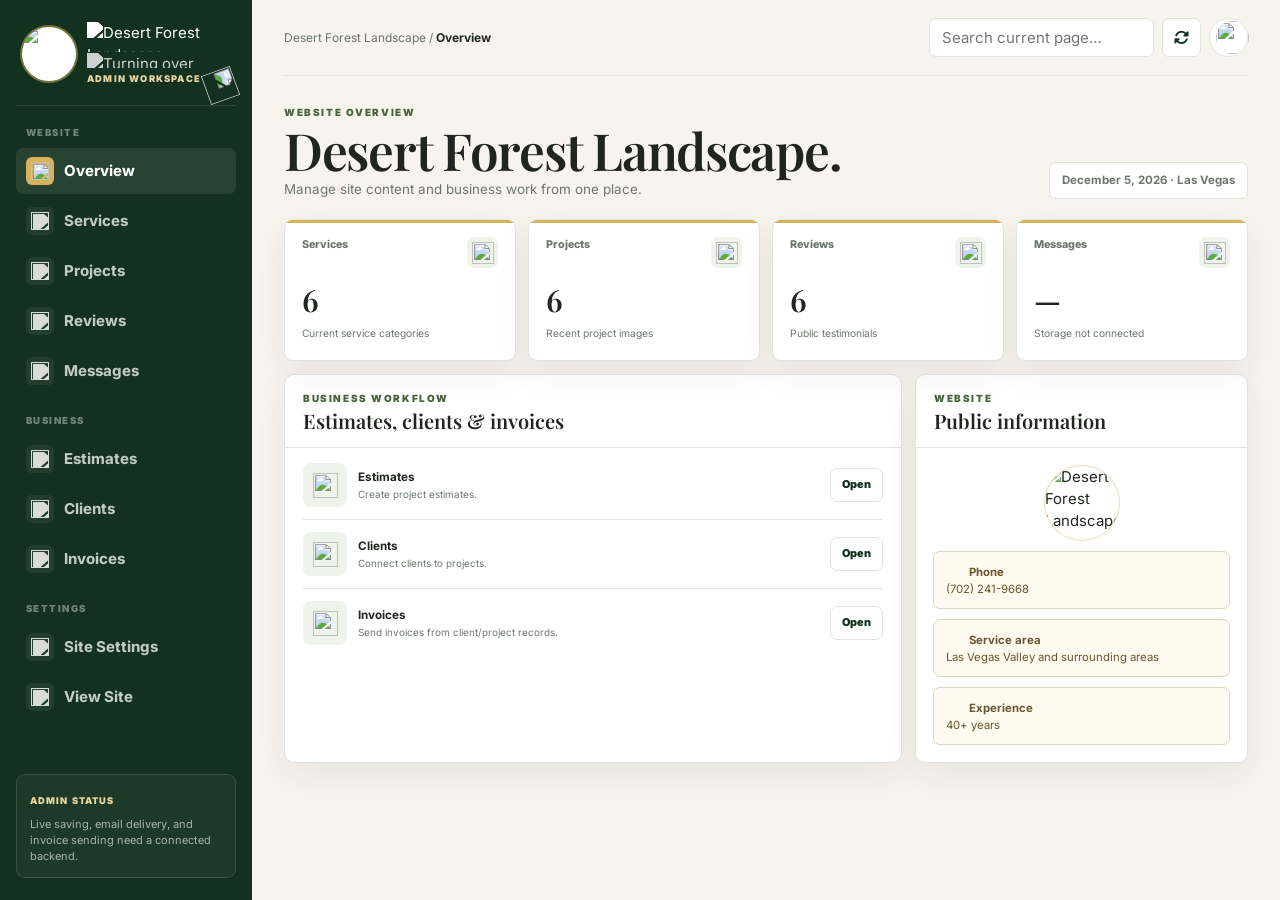
==== admin.html @ 9e21c9a3 "Add files via upload" ====
<!doctype html><html lang="en"><head><meta charset="utf-8"><meta name="viewport" content="width=device-width,initial-scale=1,maximum-scale=1,user-scalable=no,viewport-fit=cover"><title>Desert Forest Landscape — Admin</title><link rel="preconnect" href="https://fonts.googleapis.com"><link rel="preconnect" href="https://fonts.gstatic.com" crossorigin><link href="https://fonts.googleapis.com/css2?family=Inter:wght@400;500;600;700;800;900&family=Playfair+Display:wght@600;700&display=swap" rel="stylesheet"><link rel="stylesheet" href="https://cdnjs.cloudflare.com/ajax/libs/font-awesome/6.7.2/css/all.min.css"><link rel="stylesheet" href="admin.css"></head><body><div class="app"><aside class="sidebar" id="sidebar"><div class="brand"><img class="brand-logo" src="images/logo.png" alt="Desert Forest Landscape logo"><div class="brand-copy"><img class="brand-text" src="images/text.png" alt="Desert Forest Landscape"><img class="brand-slogan" src="images/slogan.png" alt="Turning over a new leaf"><small>Admin workspace</small></div><img class="brand-leaf-admin" id="adminLeaf" src="images/leaf.png" alt="" aria-label="Drop the leaf" role="button" tabindex="0"></div><div class="nav-label">Website</div><nav class="nav"><button class="active" data-page="overview"><span class="ico"><img src="icons/award.png" alt=""></span>Overview</button><button data-page="services"><span class="ico"><img src="icons/landscape.png" alt=""></span>Services</button><button data-page="projects"><span class="ico"><img src="icons/build-install.png" alt=""></span>Projects</button><button data-page="reviews"><span class="ico"><img src="icons/reliable.png" alt=""></span>Reviews</button><button data-page="messages"><span class="ico"><img src="icons/contact.png" alt=""></span>Messages</button></nav><div class="nav-label">Business</div><nav class="nav"><button data-page="estimates"><span class="ico"><img src="icons/estimate.png" alt=""></span>Estimates</button><button data-page="clients"><span class="ico"><img src="icons/tree.png" alt=""></span>Clients</button><button data-page="invoices"><span class="ico"><img src="icons/custom-plan.png" alt=""></span>Invoices</button></nav><div class="nav-label">Settings</div><nav class="nav"><button data-page="settings"><span class="ico"><img src="icons/landscape.png" alt=""></span>Site Settings</button><a href="index.html" target="_blank"><span class="ico"><img src="icons/search.png" alt=""></span>View Site</a></nav><div class="side-card"><small>Admin status</small><p>Live saving, email delivery, and invoice sending need a connected backend.</p></div></aside><div class="mobile-backdrop" id="mobileBackdrop"></div><main><header class="topbar"><div style="display:flex;align-items:center;gap:9px"><button class="icon-btn menu-btn" id="menuBtn" aria-label="Open menu"><i class="fa-solid fa-bars"></i></button><div class="crumb">Desert Forest Landscape / <strong id="crumb">Overview</strong></div></div><div class="top-actions"><input class="search" id="search" placeholder="Search current page…"><button class="icon-btn" id="refresh" aria-label="Refresh"><i class="fa-solid fa-rotate"></i></button><button class="avatar" aria-label="Admin"><img src="images/logo.png" alt=""></button></div></header><div class="view" id="view"></div></main></div><div class="modal-bg" id="modal"><div class="modal"><h2>This action is currently unavailable.</h2><p>This admin interface is currently running as a frontend demo. Connect the required backend or integration to enable this action.</p><div class="modal-actions"><button class="ghost" data-close>Close</button></div></div></div><script src="admin.js"></script></body></html>
---- admin.css ----
:root{--forest:#12311f;--forest2:#1d452d;--gold:#d7b360;--cream:#f7f4ed;--ink:#20261f;--muted:#6c766d;--line:#dfe5de;--green:#2f7550;--amber:#9a681f;--shadow:0 12px 34px #12311f12}*{box-sizing:border-box}html,body{margin:0;max-width:100%;overflow-x:hidden}body{background:var(--cream);color:var(--ink);font:15px/1.45 Inter,Arial,sans-serif;user-select:none}button,input,textarea{font:inherit}input,textarea{user-select:text}button{cursor:pointer}.app{min-height:100vh;display:grid;grid-template-columns:252px 1fr;align-items:stretch}.sidebar{position:sticky;top:0;min-height:100vh;height:100%;align-self:stretch;padding:22px 16px;display:flex;flex-direction:column;background:var(--forest);color:#fff}.brand{position:relative;display:flex;align-items:center;gap:11px;padding:0 6px 20px;border-bottom:1px solid #ffffff1f}.brand-logo{width:54px;height:54px;border-radius:50%;object-fit:cover;background:#fff;box-shadow:0 0 0 2px #d7b36080}.brand-copy{min-width:0}.brand-text{display:block;width:125px;max-height:30px;object-fit:contain;object-position:left;filter:brightness(0) invert(1)}.brand-slogan{display:block;width:108px;max-height:15px;object-fit:contain;object-position:left;filter:brightness(0) invert(1);opacity:.78;margin-top:1px}.brand small{display:block;margin-top:4px;color:#e8d49f;font-size:.58rem;font-weight:900;letter-spacing:.13em;text-transform:uppercase}.brand-leaf-admin{position:absolute;right:0;bottom:4px;width:31px;height:31px;object-fit:contain;transform:rotate(70deg);cursor:pointer;z-index:2}.brand-leaf-admin.hidden-leaf{visibility:hidden}.nav-label{margin:20px 10px 8px;color:#ffffff68;font-size:.6rem;font-weight:900;letter-spacing:.15em;text-transform:uppercase}.nav{display:grid;gap:4px}.nav button,.nav a{width:100%;padding:9px 10px;border:0;border-radius:7px;background:transparent;color:#ffffffbd;text-decoration:none;text-align:left;display:flex;align-items:center;gap:10px;font-weight:750}.nav button:hover,.nav a:hover,.nav button.active{background:#ffffff17;color:#fff}.ico{width:28px;height:28px;border-radius:6px;background:#ffffff12;display:grid;place-items:center;flex:0 0 28px}.ico img{width:18px;height:18px;object-fit:contain;filter:brightness(0) invert(1);opacity:.82}.nav button.active .ico{background:var(--gold)}.nav button.active .ico img{filter:none;opacity:1}.side-card{margin-top:auto;padding:13px;border:1px solid #ffffff20;border-radius:9px;background:#ffffff0c}.side-card small{color:#ead79e;font-size:.58rem;font-weight:900;letter-spacing:.12em;text-transform:uppercase}.side-card p{margin:6px 0 0;color:#ffffff9d;font-size:.69rem}main{min-width:0;padding:0 32px 40px}.topbar{position:sticky;top:0;z-index:20;height:76px;display:flex;align-items:center;justify-content:space-between;gap:16px;background:#f7f4edf0;backdrop-filter:blur(10px);border-bottom:1px solid var(--line)}.crumb{color:var(--muted);font-size:.75rem}.crumb strong{color:var(--ink)}.top-actions{display:flex;gap:8px;align-items:center}.search{width:225px;height:39px;padding:0 12px;border:1px solid var(--line);border-radius:7px;background:#fff;outline:none}.icon-btn,.avatar{width:39px;height:39px;border:1px solid var(--line);border-radius:7px;background:#fff;display:grid;place-items:center;color:var(--forest)}.avatar{border-radius:50%}.avatar img{width:33px;height:33px;border-radius:50%;object-fit:cover}.menu-btn{display:none}.view{max-width:1450px;margin:auto}.page-head,.welcome{padding:29px 0 20px;display:flex;align-items:end;justify-content:space-between;gap:20px}.eyebrow{color:#48633e;font-size:.62rem;font-weight:900;letter-spacing:.16em;text-transform:uppercase}.page-head h1,.welcome h1{margin:6px 0 3px;font:600 clamp(2.15rem,4vw,3.25rem)/1 Playfair Display,Georgia,serif;letter-spacing:-.025em}.page-head p,.welcome p{margin:0;color:var(--muted);font-size:.84rem}.date{padding:9px 12px;border:1px solid var(--line);border-radius:7px;background:#fff;color:var(--muted);font-size:.72rem;font-weight:700}.metrics{display:grid;grid-template-columns:repeat(4,1fr);gap:12px}.metric,.card,.service-card{background:#fff;border:1px solid var(--line);box-shadow:var(--shadow)}.metric{position:relative;padding:17px;border-radius:9px;overflow:hidden}.metric:before{content:"";position:absolute;inset:0 0 auto;height:3px;background:var(--gold)}.metric-top{display:flex;justify-content:space-between;color:var(--muted);font-size:.67rem;font-weight:800}.metric-icon{width:31px;height:31px;border-radius:7px;background:#eef3ec;display:grid;place-items:center}.metric-icon img{width:22px;height:22px;object-fit:contain}.metric strong{display:block;margin:11px 0 1px;font:600 1.9rem Playfair Display,Georgia,serif}.metric small{color:var(--muted);font-size:.64rem}.layout{display:grid;grid-template-columns:1.3fr .7fr;gap:13px;margin-top:13px}.card{border-radius:10px;overflow:hidden}.card-head{padding:16px 18px 13px;border-bottom:1px solid var(--line);display:flex;align-items:center;justify-content:space-between;gap:14px}.card-head h2{margin:2px 0 0;font:600 1.25rem Playfair Display,Georgia,serif}.card-head p{margin:2px 0 0;color:var(--muted);font-size:.68rem}.primary,.ghost{padding:8px 11px;border-radius:7px;font-size:.68rem;font-weight:900;display:inline-flex;align-items:center;gap:7px;justify-content:center}.primary{border:0;background:var(--forest);color:#fff}.ghost{border:1px solid var(--line);background:#fff;color:var(--forest)}.queue{padding:3px 18px}.queue-item{padding:12px 0;border-bottom:1px solid var(--line);display:grid;grid-template-columns:44px 1fr auto;gap:11px;align-items:center}.queue-item:last-child{border-bottom:0}.thumb{width:44px;height:44px;border-radius:8px;background:#eef3ec;display:grid;place-items:center}.thumb img{width:25px;height:25px;object-fit:contain}.queue-item strong{display:block;font-size:.73rem}.queue-item small{display:block;color:var(--muted);font-size:.62rem;margin-top:2px}.brand-panel{padding:17px;display:grid;gap:10px}.mini-logo{width:76px;height:76px;border-radius:50%;object-fit:cover;margin:auto;background:#fff;border:1px solid #d7b36077}.info{padding:11px 12px;border:1px solid #ddd5bd;border-radius:7px;background:#fffaf0;color:#68572d;font-size:.71rem}.info img{width:16px;height:16px;object-fit:contain;vertical-align:-3px;margin-right:7px}.service-grid{display:grid;grid-template-columns:repeat(3,1fr);gap:11px}.service-card{padding:16px;border-radius:9px}.service-card img{width:39px;height:39px;object-fit:contain;background:#eef3ec;border-radius:8px;padding:7px}.service-card h3{margin:12px 0 5px;font:600 1.02rem Playfair Display,Georgia,serif}.service-card p{margin:0;color:var(--muted);font-size:.69rem;line-height:1.5}.service-card .ghost{margin-top:12px}.table-wrap{overflow:auto}table{width:100%;border-collapse:collapse;min-width:760px}th{padding:10px 16px;background:#fafbf8;color:var(--muted);font-size:.59rem;letter-spacing:.09em;text-align:left;text-transform:uppercase}td{padding:12px 16px;border-top:1px solid #edf0ec;font-size:.72rem;vertical-align:middle}.status{display:inline-flex;gap:5px;align-items:center;padding:4px 8px;border-radius:99px;background:#e8f5ed;color:var(--green);font-size:.58rem;font-weight:900;text-transform:uppercase}.status:before{content:"";width:6px;height:6px;border-radius:50%;background:currentColor}.project-cell{display:flex;align-items:center;gap:10px}.project-cell img{width:72px;height:52px;object-fit:cover;border-radius:6px;border:1px solid var(--line)}.project-cell strong{display:block}.project-cell small{color:var(--muted);font-size:.61rem}.review{padding:14px 16px;border-bottom:1px solid var(--line);display:grid;grid-template-columns:1fr auto;gap:12px}.review:last-child{border-bottom:0}.stars{color:#b98d2d}.review h3{margin:3px 0;font-size:.76rem}.review p{margin:0;color:var(--muted);font-size:.69rem}.empty{padding:42px 20px;text-align:center;color:var(--muted)}.empty img{width:38px;height:38px;object-fit:contain}.empty h3{margin:8px 0 4px;color:var(--ink);font:600 1.15rem Playfair Display,Georgia,serif}.empty p{margin:0 auto;max-width:560px;font-size:.72rem}.form{display:grid;grid-template-columns:1fr 1fr;gap:13px;padding:18px}.field{display:grid;gap:5px}.field.full{grid-column:1/-1}.field label{font-size:.67rem;font-weight:800;color:var(--muted)}.field input,.field textarea{padding:9px 10px;border:1px solid var(--line);border-radius:7px;outline:none}.field textarea{min-height:100px;resize:vertical}.modal-bg{position:fixed;inset:0;z-index:90;display:none;place-items:center;padding:16px;background:#07140caa}.modal-bg.show{display:grid}.modal{width:min(480px,100%);padding:21px;background:#fff;border-radius:10px}.modal h2{margin:0;font:600 1.45rem Playfair Display,Georgia,serif}.modal p{color:var(--muted);font-size:.75rem}.modal-actions{display:flex;justify-content:flex-end;margin-top:16px}.mobile-backdrop{display:none}.toast{position:fixed;right:18px;bottom:18px;z-index:95;padding:10px 13px;border-radius:7px;background:var(--forest);color:#fff;font-size:.7rem;font-weight:800}@media(max-width:1080px){.app{grid-template-columns:215px 1fr}.metrics{grid-template-columns:repeat(2,1fr)}.layout{grid-template-columns:1fr}.service-grid{grid-template-columns:repeat(2,1fr)}}@media(max-width:760px){.app{display:block}.sidebar{position:fixed;inset:0 auto 0 0;width:min(82vw,285px);height:100vh;min-height:100vh;z-index:60;transform:translateX(-103%);transition:.2s}.sidebar.open{transform:none}.mobile-backdrop{position:fixed;inset:0;z-index:50;background:#0007}.mobile-backdrop.show{display:block}main{padding:0 11px 25px}.topbar{height:58px}.menu-btn{display:grid}.search{display:none}.date{display:none}.page-head,.welcome{padding:22px 0 15px;align-items:flex-start;flex-direction:column}.metrics{grid-template-columns:repeat(2,1fr);gap:8px}.service-grid{grid-template-columns:1fr}.form{grid-template-columns:1fr;padding:14px}.field.full{grid-column:auto}}@media(max-width:390px){.metrics{grid-template-columns:1fr}}
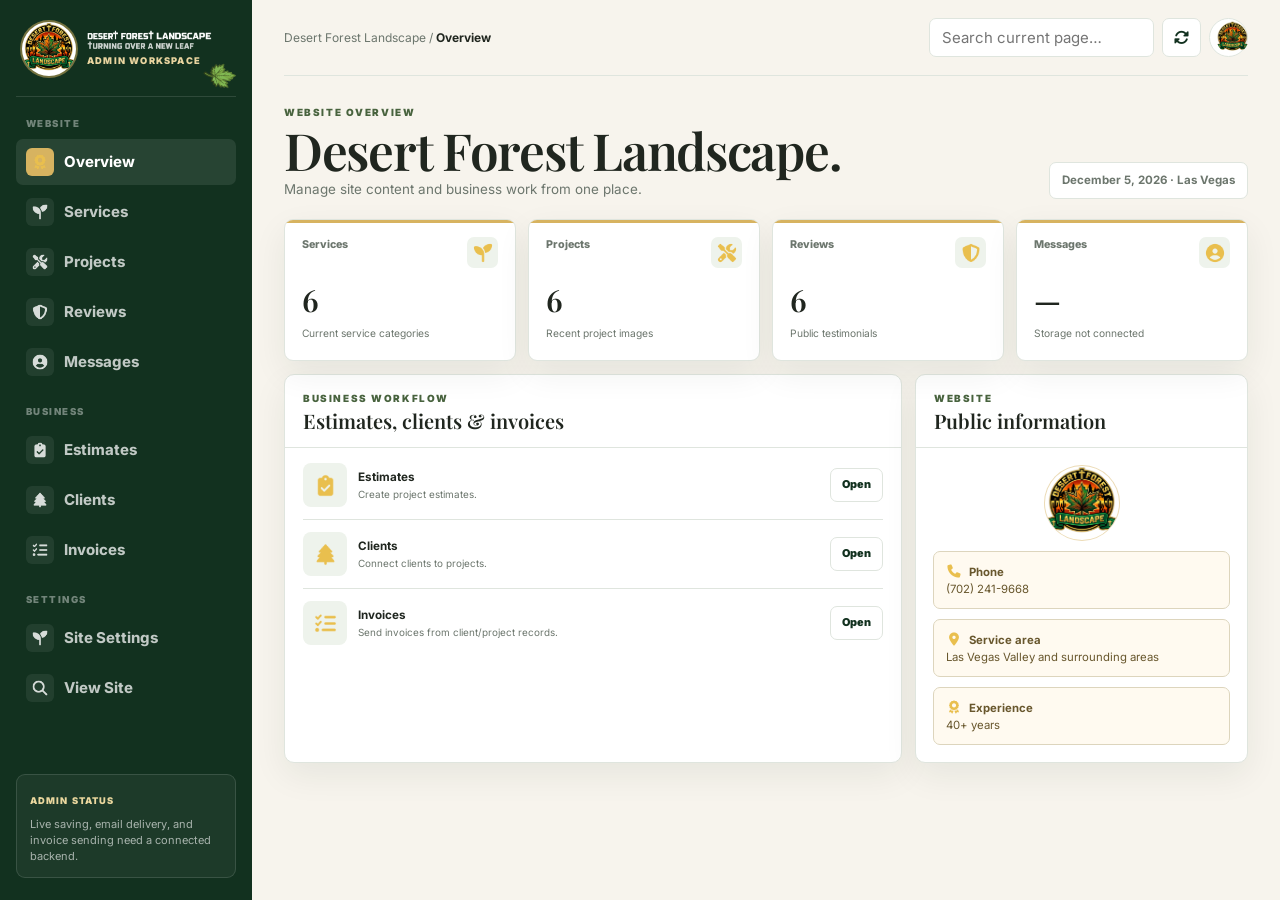
==== commit 464b1c47: "SEO batch 2: exclude admin page from search indexing" ====
--- a/admin.html
+++ b/admin.html
@@ -1 +1 @@
-<!doctype html><html lang="en"><head><meta charset="utf-8"><meta name="viewport" content="width=device-width,initial-scale=1,maximum-scale=1,user-scalable=no,viewport-fit=cover"><title>Desert Forest Landscape — Admin</title><link rel="preconnect" href="https://fonts.googleapis.com"><link rel="preconnect" href="https://fonts.gstatic.com" crossorigin><link href="https://fonts.googleapis.com/css2?family=Inter:wght@400;500;600;700;800;900&family=Playfair+Display:wght@600;700&display=swap" rel="stylesheet"><link rel="stylesheet" href="https://cdnjs.cloudflare.com/ajax/libs/font-awesome/6.7.2/css/all.min.css"><link rel="stylesheet" href="admin.css"></head><body><div class="app"><aside class="sidebar" id="sidebar"><div class="brand"><img class="brand-logo" src="images/logo.png" alt="Desert Forest Landscape logo"><div class="brand-copy"><img class="brand-text" src="images/text.png" alt="Desert Forest Landscape"><img class="brand-slogan" src="images/slogan.png" alt="Turning over a new leaf"><small>Admin workspace</small></div><img class="brand-leaf-admin" id="adminLeaf" src="images/leaf.png" alt="" aria-label="Drop the leaf" role="button" tabindex="0"></div><div class="nav-label">Website</div><nav class="nav"><button class="active" data-page="overview"><span class="ico"><img src="icons/award.png" alt=""></span>Overview</button><button data-page="services"><span class="ico"><img src="icons/landscape.png" alt=""></span>Services</button><button data-page="projects"><span class="ico"><img src="icons/build-install.png" alt=""></span>Projects</button><button data-page="reviews"><span class="ico"><img src="icons/reliable.png" alt=""></span>Reviews</button><button data-page="messages"><span class="ico"><img src="icons/contact.png" alt=""></span>Messages</button></nav><div class="nav-label">Business</div><nav class="nav"><button data-page="estimates"><span class="ico"><img src="icons/estimate.png" alt=""></span>Estimates</button><button data-page="clients"><span class="ico"><img src="icons/tree.png" alt=""></span>Clients</button><button data-page="invoices"><span class="ico"><img src="icons/custom-plan.png" alt=""></span>Invoices</button></nav><div class="nav-label">Settings</div><nav class="nav"><button data-page="settings"><span class="ico"><img src="icons/landscape.png" alt=""></span>Site Settings</button><a href="index.html" target="_blank"><span class="ico"><img src="icons/search.png" alt=""></span>View Site</a></nav><div class="side-card"><small>Admin status</small><p>Live saving, email delivery, and invoice sending need a connected backend.</p></div></aside><div class="mobile-backdrop" id="mobileBackdrop"></div><main><header class="topbar"><div style="display:flex;align-items:center;gap:9px"><button class="icon-btn menu-btn" id="menuBtn" aria-label="Open menu"><i class="fa-solid fa-bars"></i></button><div class="crumb">Desert Forest Landscape / <strong id="crumb">Overview</strong></div></div><div class="top-actions"><input class="search" id="search" placeholder="Search current page…"><button class="icon-btn" id="refresh" aria-label="Refresh"><i class="fa-solid fa-rotate"></i></button><button class="avatar" aria-label="Admin"><img src="images/logo.png" alt=""></button></div></header><div class="view" id="view"></div></main></div><div class="modal-bg" id="modal"><div class="modal"><h2>This action is currently unavailable.</h2><p>This admin interface is currently running as a frontend demo. Connect the required backend or integration to enable this action.</p><div class="modal-actions"><button class="ghost" data-close>Close</button></div></div></div><script src="admin.js"></script></body></html>+<!doctype html><html lang="en"><head><meta charset="utf-8"><meta name="viewport" content="width=device-width,initial-scale=1,maximum-scale=1,user-scalable=no,viewport-fit=cover"><title>Desert Forest Landscape — Admin</title><meta name="robots" content="noindex, nofollow, noarchive"><link rel="preconnect" href="https://fonts.googleapis.com"><link rel="preconnect" href="https://fonts.gstatic.com" crossorigin><link href="https://fonts.googleapis.com/css2?family=Inter:wght@400;500;600;700;800;900&family=Playfair+Display:wght@600;700&display=swap" rel="stylesheet"><link rel="stylesheet" href="https://cdnjs.cloudflare.com/ajax/libs/font-awesome/6.7.2/css/all.min.css"><link rel="stylesheet" href="admin.css"></head><body><div class="app"><aside class="sidebar" id="sidebar"><div class="brand"><img class="brand-logo" src="images/logo.png" alt="Desert Forest Landscape logo"><div class="brand-copy"><img class="brand-text" src="images/text.png" alt="Desert Forest Landscape"><img class="brand-slogan" src="images/slogan.png" alt="Turning over a new leaf"><small>Admin workspace</small></div><img class="brand-leaf-admin" id="adminLeaf" src="images/leaf.png" alt="" aria-label="Drop the leaf" role="button" tabindex="0"></div><div class="nav-label">Website</div><nav class="nav"><button class="active" data-page="overview"><span class="ico"><img src="icons/award.png" alt=""></span>Overview</button><button data-page="services"><span class="ico"><img src="icons/landscape.png" alt=""></span>Services</button><button data-page="projects"><span class="ico"><img src="icons/build-install.png" alt=""></span>Projects</button><button data-page="reviews"><span class="ico"><img src="icons/reliable.png" alt=""></span>Reviews</button><button data-page="messages"><span class="ico"><img src="icons/contact.png" alt=""></span>Messages</button></nav><div class="nav-label">Business</div><nav class="nav"><button data-page="estimates"><span class="ico"><img src="icons/estimate.png" alt=""></span>Estimates</button><button data-page="clients"><span class="ico"><img src="icons/tree.png" alt=""></span>Clients</button><button data-page="invoices"><span class="ico"><img src="icons/custom-plan.png" alt=""></span>Invoices</button></nav><div class="nav-label">Settings</div><nav class="nav"><button data-page="settings"><span class="ico"><img src="icons/landscape.png" alt=""></span>Site Settings</button><a href="index.html" target="_blank"><span class="ico"><img src="icons/search.png" alt=""></span>View Site</a></nav><div class="side-card"><small>Admin status</small><p>Live saving, email delivery, and invoice sending need a connected backend.</p></div></aside><div class="mobile-backdrop" id="mobileBackdrop"></div><main><header class="topbar"><div style="display:flex;align-items:center;gap:9px"><button class="icon-btn menu-btn" id="menuBtn" aria-label="Open menu"><i class="fa-solid fa-bars"></i></button><div class="crumb">Desert Forest Landscape / <strong id="crumb">Overview</strong></div></div><div class="top-actions"><input class="search" id="search" placeholder="Search current page…"><button class="icon-btn" id="refresh" aria-label="Refresh"><i class="fa-solid fa-rotate"></i></button><button class="avatar" aria-label="Admin"><img src="images/logo.png" alt=""></button></div></header><div class="view" id="view"></div></main></div><div class="modal-bg" id="modal"><div class="modal"><h2>This action is currently unavailable.</h2><p>This admin interface is currently running as a frontend demo. Connect the required backend or integration to enable this action.</p><div class="modal-actions"><button class="ghost" data-close>Close</button></div></div></div><script src="admin.js"></script></body></html>
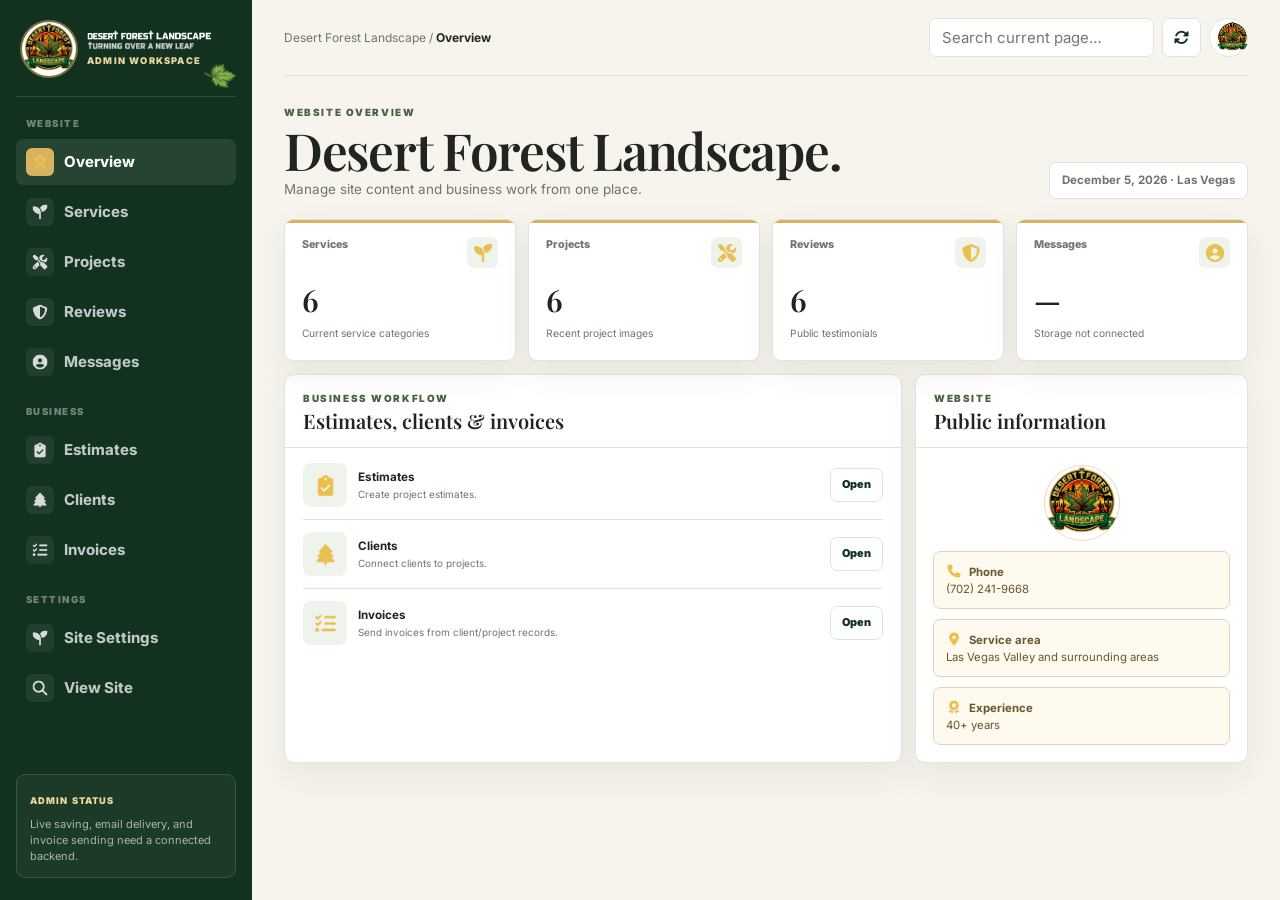
==== commit 61001ba4: "Use smaller WebP assets from images folder instead of PNG originals" ====
--- a/admin.html
+++ b/admin.html
@@ -1 +1,4 @@
-<!doctype html><html lang="en"><head><meta charset="utf-8"><meta name="viewport" content="width=device-width,initial-scale=1,maximum-scale=1,user-scalable=no,viewport-fit=cover"><title>Desert Forest Landscape — Admin</title><meta name="robots" content="noindex, nofollow, noarchive"><link rel="preconnect" href="https://fonts.googleapis.com"><link rel="preconnect" href="https://fonts.gstatic.com" crossorigin><link href="https://fonts.googleapis.com/css2?family=Inter:wght@400;500;600;700;800;900&family=Playfair+Display:wght@600;700&display=swap" rel="stylesheet"><link rel="stylesheet" href="https://cdnjs.cloudflare.com/ajax/libs/font-awesome/6.7.2/css/all.min.css"><link rel="stylesheet" href="admin.css"></head><body><div class="app"><aside class="sidebar" id="sidebar"><div class="brand"><img class="brand-logo" src="images/logo.png" alt="Desert Forest Landscape logo"><div class="brand-copy"><img class="brand-text" src="images/text.png" alt="Desert Forest Landscape"><img class="brand-slogan" src="images/slogan.png" alt="Turning over a new leaf"><small>Admin workspace</small></div><img class="brand-leaf-admin" id="adminLeaf" src="images/leaf.png" alt="" aria-label="Drop the leaf" role="button" tabindex="0"></div><div class="nav-label">Website</div><nav class="nav"><button class="active" data-page="overview"><span class="ico"><img src="icons/award.png" alt=""></span>Overview</button><button data-page="services"><span class="ico"><img src="icons/landscape.png" alt=""></span>Services</button><button data-page="projects"><span class="ico"><img src="icons/build-install.png" alt=""></span>Projects</button><button data-page="reviews"><span class="ico"><img src="icons/reliable.png" alt=""></span>Reviews</button><button data-page="messages"><span class="ico"><img src="icons/contact.png" alt=""></span>Messages</button></nav><div class="nav-label">Business</div><nav class="nav"><button data-page="estimates"><span class="ico"><img src="icons/estimate.png" alt=""></span>Estimates</button><button data-page="clients"><span class="ico"><img src="icons/tree.png" alt=""></span>Clients</button><button data-page="invoices"><span class="ico"><img src="icons/custom-plan.png" alt=""></span>Invoices</button></nav><div class="nav-label">Settings</div><nav class="nav"><button data-page="settings"><span class="ico"><img src="icons/landscape.png" alt=""></span>Site Settings</button><a href="index.html" target="_blank"><span class="ico"><img src="icons/search.png" alt=""></span>View Site</a></nav><div class="side-card"><small>Admin status</small><p>Live saving, email delivery, and invoice sending need a connected backend.</p></div></aside><div class="mobile-backdrop" id="mobileBackdrop"></div><main><header class="topbar"><div style="display:flex;align-items:center;gap:9px"><button class="icon-btn menu-btn" id="menuBtn" aria-label="Open menu"><i class="fa-solid fa-bars"></i></button><div class="crumb">Desert Forest Landscape / <strong id="crumb">Overview</strong></div></div><div class="top-actions"><input class="search" id="search" placeholder="Search current page…"><button class="icon-btn" id="refresh" aria-label="Refresh"><i class="fa-solid fa-rotate"></i></button><button class="avatar" aria-label="Admin"><img src="images/logo.png" alt=""></button></div></header><div class="view" id="view"></div></main></div><div class="modal-bg" id="modal"><div class="modal"><h2>This action is currently unavailable.</h2><p>This admin interface is currently running as a frontend demo. Connect the required backend or integration to enable this action.</p><div class="modal-actions"><button class="ghost" data-close>Close</button></div></div></div><script src="admin.js"></script></body></html>+<!doctype html><html lang="en"><head><meta charset="utf-8"><meta name="viewport" content="width=device-width,initial-scale=1,maximum-scale=1,user-scalable=no,viewport-fit=cover"><title>Desert Forest Landscape — Admin</title>
+<link rel="icon" type="image/png" href="/images/logo.webp?v=20261008-favicon">
+<link rel="apple-touch-icon" href="/images/logo.webp?v=20261008-favicon">
+<link rel="shortcut icon" type="image/png" href="/images/logo.webp?v=20261008-favicon"><meta name="robots" content="noindex, nofollow, noarchive"><link rel="preconnect" href="https://fonts.googleapis.com"><link rel="preconnect" href="https://fonts.gstatic.com" crossorigin><link href="https://fonts.googleapis.com/css2?family=Inter:wght@400;500;600;700;800;900&family=Playfair+Display:wght@600;700&display=swap" rel="stylesheet"><link rel="stylesheet" href="https://cdnjs.cloudflare.com/ajax/libs/font-awesome/6.7.2/css/all.min.css"><link rel="stylesheet" href="admin.css"></head><body><div class="app"><aside class="sidebar" id="sidebar"><div class="brand"><img class="brand-logo" src="images/logo.webp" alt="Desert Forest Landscape logo"><div class="brand-copy"><img class="brand-text" src="images/text.webp" alt="Desert Forest Landscape"><img class="brand-slogan" src="images/slogan.webp" alt="Turning over a new leaf"><small>Admin workspace</small></div><img class="brand-leaf-admin" id="adminLeaf" src="images/leaf.webp" alt="" aria-label="Drop the leaf" role="button" tabindex="0"></div><div class="nav-label">Website</div><nav class="nav"><button class="active" data-page="overview"><span class="ico"><img src="icons/award.png" alt=""></span>Overview</button><button data-page="services"><span class="ico"><img src="icons/landscape.png" alt=""></span>Services</button><button data-page="projects"><span class="ico"><img src="icons/build-install.png" alt=""></span>Projects</button><button data-page="reviews"><span class="ico"><img src="icons/reliable.png" alt=""></span>Reviews</button><button data-page="messages"><span class="ico"><img src="icons/contact.png" alt=""></span>Messages</button></nav><div class="nav-label">Business</div><nav class="nav"><button data-page="estimates"><span class="ico"><img src="icons/estimate.png" alt=""></span>Estimates</button><button data-page="clients"><span class="ico"><img src="icons/tree.png" alt=""></span>Clients</button><button data-page="invoices"><span class="ico"><img src="icons/custom-plan.png" alt=""></span>Invoices</button></nav><div class="nav-label">Settings</div><nav class="nav"><button data-page="settings"><span class="ico"><img src="icons/landscape.png" alt=""></span>Site Settings</button><a href="index.html" target="_blank"><span class="ico"><img src="icons/search.png" alt=""></span>View Site</a></nav><div class="side-card"><small>Admin status</small><p>Live saving, email delivery, and invoice sending need a connected backend.</p></div></aside><div class="mobile-backdrop" id="mobileBackdrop"></div><main><header class="topbar"><div style="display:flex;align-items:center;gap:9px"><button class="icon-btn menu-btn" id="menuBtn" aria-label="Open menu"><i class="fa-solid fa-bars"></i></button><div class="crumb">Desert Forest Landscape / <strong id="crumb">Overview</strong></div></div><div class="top-actions"><input class="search" id="search" placeholder="Search current page…"><button class="icon-btn" id="refresh" aria-label="Refresh"><i class="fa-solid fa-rotate"></i></button><button class="avatar" aria-label="Admin"><img src="images/logo.webp" alt=""></button></div></header><div class="view" id="view"></div></main></div><div class="modal-bg" id="modal"><div class="modal"><h2>This action is currently unavailable.</h2><p>This admin interface is currently running as a frontend demo. Connect the required backend or integration to enable this action.</p><div class="modal-actions"><button class="ghost" data-close>Close</button></div></div></div><script src="admin.js"></script></body></html>
